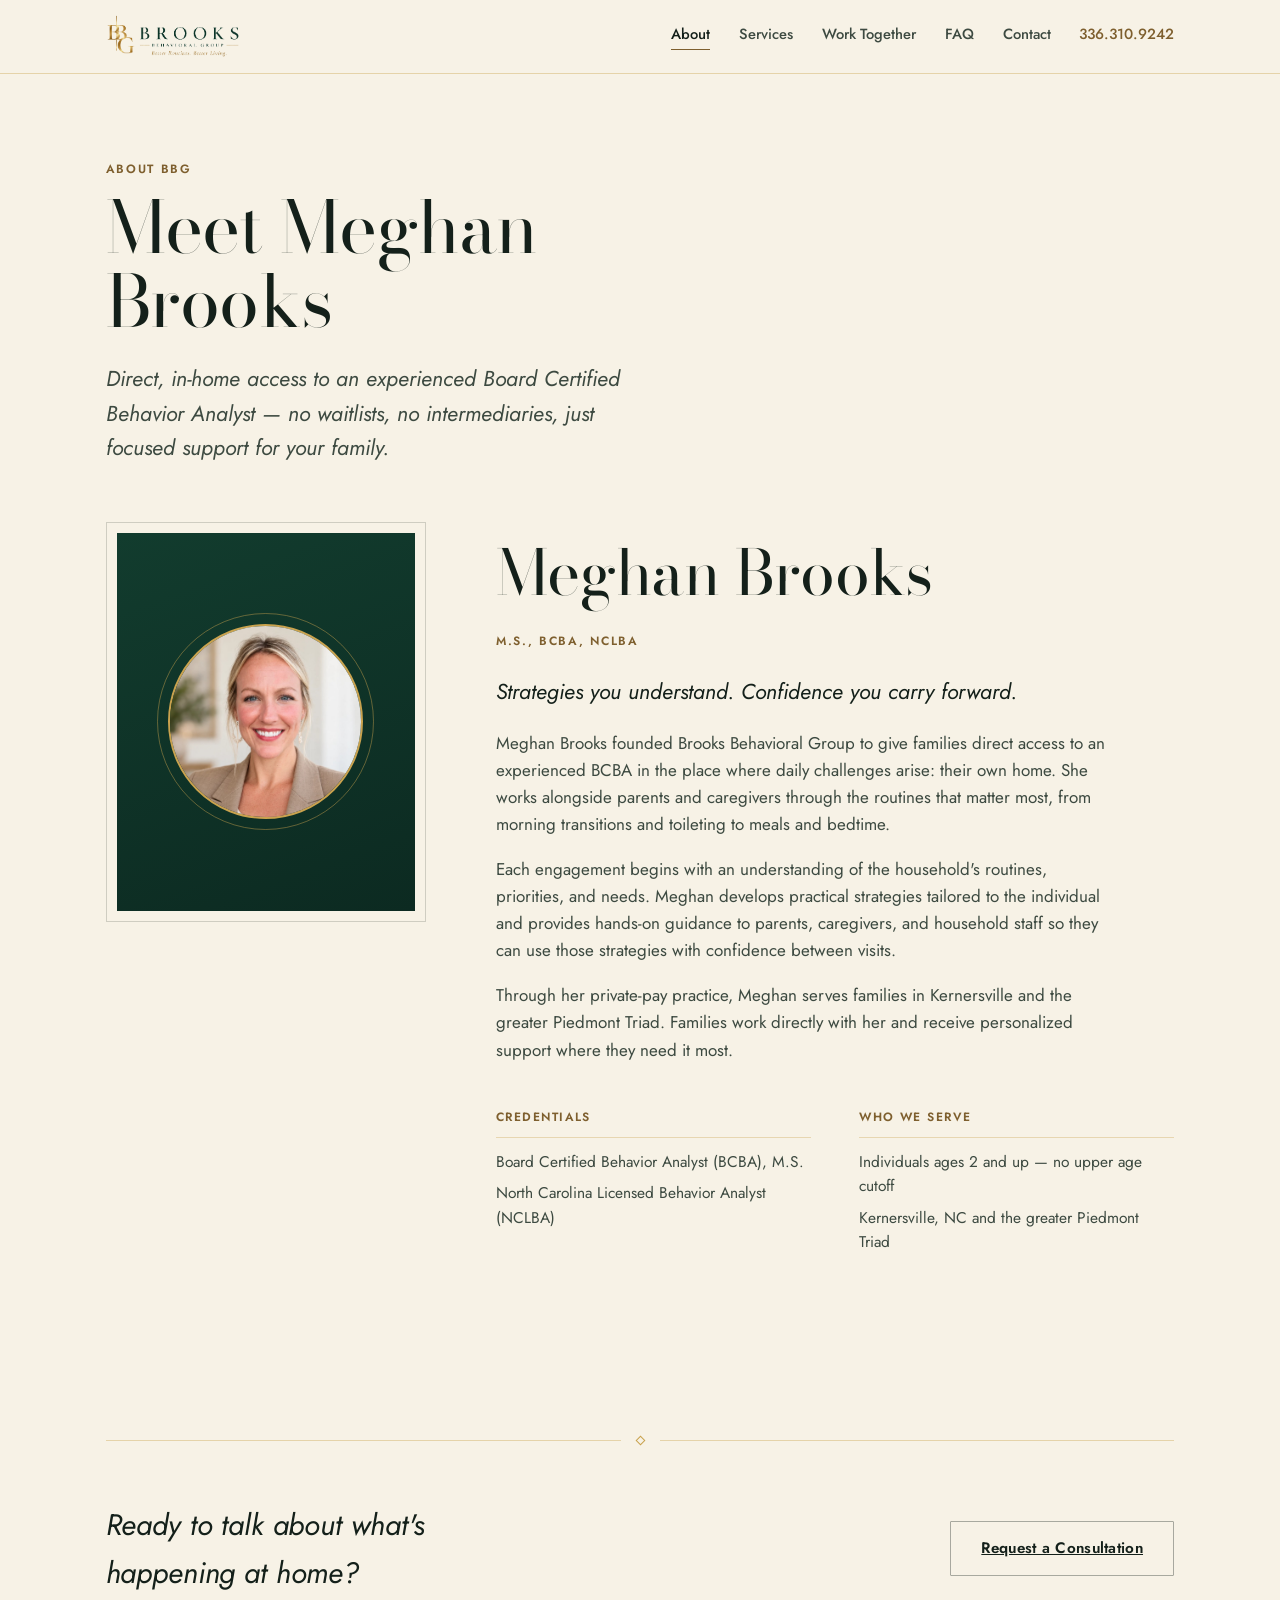
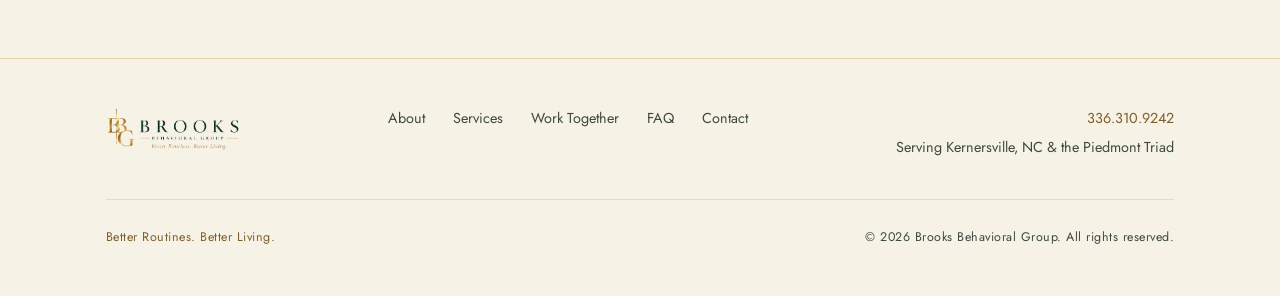
==== about.html @ 0fa3920e "Split About and Services into dedicated pages; trim homepage The header linked "About" and "Services" ====
<!doctype html>
<html lang="en">
<head>
  <meta charset="utf-8" />
  <meta name="viewport" content="width=device-width, initial-scale=1" />
  <title>About Meghan Brooks, BCBA | Brooks Behavioral Group</title>
  <meta name="description" content="Meet Meghan Brooks, M.S., BCBA, NCLBA — founder of Brooks Behavioral Group, offering private, in-home behavioral consulting for families in Kernersville, NC and the greater Piedmont Triad." />
  <link rel="icon" type="image/png" href="assets/images/logo-mark.png" />

  <meta property="og:type" content="website" />
  <meta property="og:site_name" content="Brooks Behavioral Group" />
  <meta property="og:url" content="https://www.brooksbehavioral.com/about.html" />
  <meta property="og:title" content="About Meghan Brooks, BCBA | Brooks Behavioral Group" />
  <meta property="og:description" content="Meet Meghan Brooks, M.S., BCBA, NCLBA — founder of Brooks Behavioral Group, offering private, in-home behavioral consulting for families in Kernersville, NC and the greater Piedmont Triad." />
  <meta property="og:image" content="https://www.brooksbehavioral.com/assets/images/og-share.jpg" />
  <meta property="og:image:width" content="1200" />
  <meta property="og:image:height" content="630" />
  <meta name="twitter:card" content="summary_large_image" />
  <meta name="twitter:title" content="About Meghan Brooks, BCBA | Brooks Behavioral Group" />
  <meta name="twitter:description" content="Meet Meghan Brooks, M.S., BCBA, NCLBA — founder of Brooks Behavioral Group, offering private, in-home behavioral consulting for families in Kernersville, NC and the greater Piedmont Triad." />
  <meta name="twitter:image" content="https://www.brooksbehavioral.com/assets/images/og-share.jpg" />
  <link rel="preconnect" href="https://fonts.googleapis.com" />
  <link rel="preconnect" href="https://fonts.gstatic.com" crossorigin />
  <link href="https://fonts.googleapis.com/css2?family=Bodoni+Moda:ital,opsz,wght@0,6..96,400..800;1,6..96,400..700&family=Jost:ital,wght@0,300;0,400;0,500;0,600;1,300;1,400;1,500&display=swap" rel="stylesheet" />
  <link rel="stylesheet" href="css/style.css?v=__ASSET_VERSION__" />
</head>
<body>

  <header class="site-header">
    <div class="wrap site-header__bar">
      <a class="wordmark" href="index.html">
        <img class="wordmark__logo" src="assets/images/logo-full.png" alt="Brooks Behavioral Group" />
      </a>

      <button class="nav-toggle" type="button" aria-expanded="false" aria-controls="primary-nav" aria-label="Open menu">
        <span></span><span></span><span></span>
      </button>

      <nav class="site-nav" id="primary-nav">
        <a href="about.html" aria-current="page">About</a>
        <a href="services.html">Services</a>
        <a href="together.html">Work Together</a>
        <a href="faq.html">FAQ</a>
        <a href="contact.html">Contact</a>
        <a class="site-nav__phone" href="tel:+13363109242">336.310.9242</a>
      </nav>
    </div>
  </header>

  <main>
    <section class="contact-hero section--ivory">
      <div class="wrap">
        <p class="label" style="color: var(--gold-600);">About BBG</p>
        <h1 class="contact-hero__title display" style="margin-top: 0.75rem;">Meet Meghan Brooks</h1>
        <p class="contact-hero__lede">Direct, in-home access to an experienced Board Certified Behavior Analyst — no waitlists, no intermediaries, just focused support for your family.</p>
      </div>
    </section>

    <section class="section section--ivory" style="padding-top: clamp(2.5rem, 2rem + 2vw, 3.5rem);">
      <div class="wrap about__grid">
        <div class="about__portrait">
          <div class="about__portrait-inner">
            <img
              class="about__photo"
              src="assets/images/meghan-brooks.jpg"
              alt="Portrait of Meghan Brooks, M.S., BCBA, NCLBA"
            />
          </div>
        </div>

        <div>
          <h2 class="about__name display">Meghan Brooks</h2>
          <p class="about__credential label">M.S., BCBA, NCLBA</p>

          <p class="about__dek">Strategies you understand. Confidence you carry forward.</p>

          <div class="about__bio measure">
            <p>Meghan Brooks founded Brooks Behavioral Group to give families direct access to an experienced BCBA in the place where daily challenges arise: their own home. She works alongside parents and caregivers through the routines that matter most, from morning transitions and toileting to meals and bedtime.</p>
            <p>Each engagement begins with an understanding of the household's routines, priorities, and needs. Meghan develops practical strategies tailored to the individual and provides hands-on guidance to parents, caregivers, and household staff so they can use those strategies with confidence between visits.</p>
            <p>Through her private-pay practice, Meghan serves families in Kernersville and the greater Piedmont Triad. Families work directly with her and receive personalized support where they need it most.</p>
          </div>

          <dl class="fact-list">
            <div>
              <dt>Credentials</dt>
              <dd>
                <span>Board Certified Behavior Analyst (BCBA), M.S.</span>
                <span>North Carolina Licensed Behavior Analyst (NCLBA)</span>
              </dd>
            </div>
            <div>
              <dt>Who We Serve</dt>
              <dd>
                <span>Individuals ages 2 and up — no upper age cutoff</span>
                <span>Kernersville, NC and the greater Piedmont Triad</span>
              </dd>
            </div>
          </dl>
        </div>
      </div>
    </section>

    <!-- ============ Closing CTA ============ -->
    <section class="section--tight section--ivory">
      <div class="wrap">
        <div class="ornament-rule" style="margin-bottom: clamp(2.5rem, 2rem + 2vw, 4rem);">
          <span class="ornament-rule__mark" aria-hidden="true"></span>
        </div>
        <div class="cta-band">
          <p class="cta-band__title display">Ready to talk about what's happening at home?</p>
          <a class="btn btn--ghost-dark" href="contact.html">Request a Consultation</a>
        </div>
      </div>
    </section>
  </main>

  <footer class="site-footer">
    <div class="wrap">
      <div class="site-footer__top">
        <a class="wordmark" href="index.html">
          <img class="wordmark__logo" src="assets/images/logo-full.png" alt="Brooks Behavioral Group" />
        </a>

        <nav class="site-footer__nav" aria-label="Footer">
          <a href="about.html">About</a>
          <a href="services.html">Services</a>
          <a href="together.html">Work Together</a>
          <a href="faq.html">FAQ</a>
          <a href="contact.html">Contact</a>
        </nav>

        <div class="site-footer__contact">
          <a href="tel:+13363109242">336.310.9242</a>
          <span>Serving Kernersville, NC &amp; the Piedmont Triad</span>
        </div>
      </div>

      <div class="site-footer__bottom">
        <span class="site-footer__tagline">Better Routines. Better Living.</span>
        <span>&copy; <span id="year">2026</span> Brooks Behavioral Group. All rights reserved.</span>
      </div>
    </div>
  </footer>

  <script src="js/main.js?v=__ASSET_VERSION__"></script>
</body>
</html>
---- css/style.css ----
/* ============================================================
   Brooks Behavioral Group — design tokens
   A near-black emerald and brushed gold, set in a high-contrast
   Didone — the register of a couture house, not a clinic or a
   SaaS product. Bodoni Moda carries the voice; Jost stays quiet.
   ============================================================ */

:root {
  /* Color */
  --noir: #071a15;
  --emerald-900: #0c2a21;
  --emerald-800: #123c2e;
  --emerald-700: #1d5340;
  --emerald-600: #2c6b53;
  --gold-600: #7e5f2e; /* AA-safe gold-on-ivory text (~5.3:1) */
  --gold-500: #c9a24e;
  --gold-400: #ddba71;
  --gold-100: #f1e2ba;
  --ivory-100: #f7f2e6;
  --ivory-50: #fbf8f1;
  --ink-900: #14201a;
  --ink-700: #3d4a41;
  --cream-text: #f1ead9;
  --cream-text-dim: #cabfa2;

  /* Type */
  --font-display: "Bodoni Moda", "Didot", "Bodoni MT", Georgia, serif;
  --font-body: "Jost", "Century Gothic", "Futura", sans-serif;

  /* Scale */
  --step-h1: clamp(3.2rem, 2.1rem + 4.6vw, 6.75rem);
  --step-h2: clamp(2.25rem, 1.7rem + 2.4vw, 3.6rem);
  --step-h3: 1.4rem;
  --step-lead: clamp(1.15rem, 1.05rem + 0.4vw, 1.35rem);
  --step-body: 1.0625rem;
  --step-small: 0.875rem;
  --step-label: 0.75rem;

  /* Rhythm */
  --content-max: 72rem;
  --measure: 62ch;
  --space-section: clamp(4.5rem, 4rem + 3vw, 7.5rem);
  --radius: 1px;

  --ease: cubic-bezier(0.16, 1, 0.3, 1);
}

/* Native cross-document transitions — Home <-> Contact cross-fades
   instead of hard-cutting. No-op (progressive enhancement) in
   browsers that don't yet support it. */
@view-transition {
  navigation: auto;
}

::view-transition-old(root) {
  animation: veil-out 0.5s var(--ease) forwards;
}

::view-transition-new(root) {
  animation: veil-in 0.55s var(--ease) 0.08s backwards;
}

@keyframes veil-out {
  to {
    opacity: 0;
    transform: scale(0.992);
  }
}

@keyframes veil-in {
  from {
    opacity: 0;
    transform: translateY(10px);
  }
}

@media (prefers-reduced-motion: reduce) {
  ::view-transition-old(root),
  ::view-transition-new(root) {
    animation: none;
  }
}

/* ---------------- Reset ---------------- */

*,
*::before,
*::after {
  box-sizing: border-box;
}

html {
  scroll-behavior: smooth;
}

body {
  margin: 0;
  background: var(--ivory-100);
  color: var(--ink-900);
  font-family: var(--font-body);
  font-size: var(--step-body);
  line-height: 1.6;
  -webkit-font-smoothing: antialiased;
}

img {
  max-width: 100%;
  display: block;
}

a {
  color: inherit;
}

h1,
h2,
h3,
p,
figure {
  margin: 0;
}

ul {
  margin: 0;
  padding: 0;
  list-style: none;
}

button {
  font: inherit;
  color: inherit;
  background: none;
  border: 0;
  cursor: pointer;
}

input,
select,
textarea {
  font: inherit;
  color: inherit;
}

:focus-visible {
  outline: 2px solid var(--gold-500);
  outline-offset: 3px;
}

@media (prefers-reduced-motion: reduce) {
  html {
    scroll-behavior: auto;
  }
  *,
  *::before,
  *::after {
    animation-duration: 0.001ms !important;
    animation-iteration-count: 1 !important;
    transition-duration: 0.001ms !important;
  }
}

/* ---------------- Type primitives ---------------- */

.display {
  font-family: var(--font-display);
  font-weight: 400;
  letter-spacing: -0.01em;
  text-wrap: balance;
}

.label {
  font-family: var(--font-body);
  font-size: var(--step-label);
  font-weight: 600;
  letter-spacing: 0.14em;
  text-transform: uppercase;
}

.lede {
  font-size: var(--step-lead);
  line-height: 1.55;
  max-width: var(--measure);
}

.measure {
  max-width: var(--measure);
}

/* ---------------- Layout ---------------- */

.wrap {
  width: 100%;
  max-width: var(--content-max);
  margin-inline: auto;
  padding-inline: clamp(1.5rem, 1rem + 2vw, 3rem);
}

.section {
  padding-block: var(--space-section);
}

.section--tight {
  padding-block: clamp(3rem, 2.6rem + 1.6vw, 4.5rem);
}

.section--emerald {
  background: var(--emerald-900);
  color: var(--cream-text);
}

.section--ivory {
  background: var(--ivory-100);
  color: var(--ink-900);
}

.hairline {
  border: 0;
  border-top: 1px solid rgba(201, 162, 78, 0.35);
  margin: 0;
}

.hairline--dark {
  border-top-color: rgba(201, 162, 78, 0.28);
}

/* Fine brass-inlay divider with a small diamond mark, used once
   between major sections — not a repeating decorative eyebrow. */
.ornament-rule {
  display: flex;
  align-items: center;
  gap: 1rem;
  color: var(--gold-500);
}

.ornament-rule::before,
.ornament-rule::after {
  content: "";
  flex: 1;
  height: 1px;
  background: currentColor;
  opacity: 0.4;
}

.ornament-rule__mark {
  width: 7px;
  height: 7px;
  border: 1px solid currentColor;
  transform: rotate(45deg);
  flex: none;
}

/* ---------------- Buttons ---------------- */

.btn {
  display: inline-flex;
  align-items: center;
  gap: 0.6rem;
  padding: 0.9rem 1.9rem;
  font-family: var(--font-body);
  font-size: 0.95rem;
  font-weight: 600;
  letter-spacing: 0.02em;
  border-radius: var(--radius);
  border: 1px solid transparent;
  transition: background-color 0.25s var(--ease), color 0.25s var(--ease),
    border-color 0.25s var(--ease);
  white-space: nowrap;
}

.btn--gold {
  background: transparent;
  border-color: var(--gold-400);
  color: var(--gold-400);
}

.btn--gold:hover {
  background: var(--gold-400);
  border-color: var(--gold-400);
  color: var(--emerald-900);
}

.btn--ghost-dark {
  border-color: rgba(22, 33, 27, 0.35);
  color: var(--ink-900);
}

.btn--ghost-dark:hover {
  background: var(--ink-900);
  color: var(--ivory-100);
  border-color: var(--ink-900);
}

.btn--text {
  padding: 0.4rem 0;
  border-bottom: 1px solid currentColor;
  border-radius: 0;
}

/* ============================================================
   Header
   ============================================================ */

.site-header {
  position: sticky;
  top: 0;
  z-index: 40;
  background: rgba(247, 242, 230, 0.94);
  backdrop-filter: blur(6px);
  border-bottom: 1px solid rgba(201, 162, 78, 0.4);
  view-transition-name: site-header;
}

.site-header__bar {
  display: flex;
  align-items: center;
  justify-content: space-between;
  gap: 1.5rem;
  padding-block: 0.9rem;
}

.wordmark {
  display: flex;
  align-items: center;
  gap: 0.75rem;
  text-decoration: none;
}

.wordmark__logo {
  height: clamp(34px, 30px + 1.2vw, 44px);
  width: auto;
}

.site-nav {
  display: flex;
  align-items: center;
  gap: clamp(1.25rem, 1rem + 1vw, 2.25rem);
}

.site-nav a {
  text-decoration: none;
  font-size: 0.92rem;
  font-weight: 500;
  color: var(--ink-700);
  position: relative;
  padding-bottom: 0.2rem;
}

.site-nav a::after {
  content: "";
  position: absolute;
  left: 0;
  right: 100%;
  bottom: 0;
  height: 1px;
  background: var(--gold-600);
  transition: right 0.25s var(--ease);
}

.site-nav a:hover::after,
.site-nav a[aria-current="page"]::after {
  right: 0;
}

.site-nav a[aria-current="page"] {
  color: var(--ink-900);
}

.site-nav__phone {
  color: var(--gold-600) !important;
}

.nav-toggle {
  display: none;
  flex-direction: column;
  gap: 5px;
  padding: 0.5rem;
}

.nav-toggle span {
  width: 22px;
  height: 1px;
  background: var(--ink-900);
}

@media (max-width: 780px) {
  .nav-toggle {
    display: flex;
  }

  .site-nav {
    position: absolute;
    top: 100%;
    left: 0;
    right: 0;
    flex-direction: column;
    align-items: flex-start;
    gap: 1.1rem;
    background: var(--ivory-100);
    padding: 1.5rem clamp(1.5rem, 1rem + 2vw, 3rem) 2rem;
    border-bottom: 1px solid rgba(201, 162, 78, 0.4);
    transform: translateY(-8px);
    opacity: 0;
    visibility: hidden;
    transition: opacity 0.2s var(--ease), transform 0.2s var(--ease),
      visibility 0.2s;
  }

  .site-nav.is-open {
    opacity: 1;
    transform: translateY(0);
    visibility: visible;
  }
}

/* ============================================================
   Hero
   ============================================================ */

.hero {
  position: relative;
  overflow: hidden;
  background: var(--noir);
  color: var(--cream-text);
  padding-block: clamp(5rem, 3.8rem + 6vw, 9.5rem) clamp(4rem, 3rem + 4vw, 6.5rem);
}

.hero__bg {
  position: absolute;
  inset: 0;
  width: 100%;
  height: 100%;
  object-fit: cover;
  object-position: 78% 22%;
}

.hero__scrim {
  position: absolute;
  inset: 0;
  background: linear-gradient(
      100deg,
      rgba(7, 26, 21, 0.96) 0%,
      rgba(7, 26, 21, 0.88) 38%,
      rgba(7, 26, 21, 0.55) 62%,
      rgba(7, 26, 21, 0.32) 100%
    ),
    linear-gradient(
      0deg,
      rgba(7, 26, 21, 0.5) 0%,
      rgba(7, 26, 21, 0) 30%
    );
}

.hero__frame {
  position: relative;
  z-index: 1;
  max-width: 36rem;
}

@media (max-width: 640px) {
  /* Photo and headline were competing for the same space, with the
     text overlay landing directly on top of the subjects' faces no
     matter how the scrim was tuned. Stack instead: a full-width photo
     band on top, then the copy on a solid panel below -- the two
     never overlap. */
  .hero {
    display: flex;
    flex-direction: column;
    padding: 0;
  }

  .hero__bg {
    position: relative;
    inset: auto;
    width: 100%;
    height: clamp(240px, 62vw, 320px);
    object-fit: cover;
    object-position: 68% 24%;
  }

  .hero__scrim {
    display: none;
  }

  .hero .wrap {
    padding-block: 2.25rem 2.5rem;
  }

  .hero__frame {
    max-width: none;
  }

  .hero__eyebrow {
    margin-bottom: 1.25rem;
  }

  .hero__lede {
    margin-top: 1.25rem;
  }

  .hero__actions {
    margin-top: 2rem;
  }

  .brand-strip {
    display: none;
  }
}

.hero__eyebrow {
  color: var(--gold-400);
  margin-bottom: 1.75rem;
  opacity: 0;
  animation: rise-in 0.8s var(--ease) 0.15s forwards;
}

.hero__title {
  font-size: clamp(2.5rem, 1.9rem + 3vw, 4.6rem);
  line-height: 1.05;
  letter-spacing: -0.015em;
  opacity: 0;
  animation: rise-in 0.9s var(--ease) 0.3s forwards;
}

.hero__lede {
  margin-top: clamp(1.75rem, 1.5rem + 1vw, 2.5rem);
  font-family: var(--font-body);
  font-style: italic;
  font-weight: 300;
  font-size: var(--step-lead);
  line-height: 1.55;
  max-width: 34rem;
  color: var(--cream-text-dim);
  opacity: 0;
  animation: rise-in 0.8s var(--ease) 0.6s forwards;
}

.hero__actions {
  margin-top: 2.75rem;
  display: flex;
  flex-wrap: wrap;
  align-items: center;
  gap: 1.75rem;
  opacity: 0;
  animation: rise-in 0.8s var(--ease) 0.75s forwards;
}

.hero__call {
  text-decoration: none;
  font-weight: 600;
  color: var(--cream-text);
  border-bottom: 1px solid rgba(239, 233, 219, 0.4);
  padding-bottom: 2px;
}

@keyframes rise-in {
  from {
    opacity: 0;
    transform: translateY(14px);
  }
  to {
    opacity: 1;
    transform: translateY(0);
  }
}

.brand-strip {
  position: relative;
  z-index: 1;
  margin-top: clamp(3.5rem, 3rem + 3vw, 5.5rem);
  color: var(--gold-400);
  font-size: 0.72rem;
  font-weight: 600;
  letter-spacing: 0.22em;
  text-transform: uppercase;
}

/* ============================================================
   About
   ============================================================ */

.about__grid {
  display: grid;
  grid-template-columns: minmax(14rem, 20rem) 1fr;
  gap: clamp(2.5rem, 2rem + 3vw, 5rem);
  align-items: start;
}

.about__portrait {
  aspect-ratio: 4 / 5;
  border: 1px solid rgba(22, 33, 27, 0.18);
  padding: 10px;
}

.about__portrait-inner {
  height: 100%;
  width: 100%;
  background: linear-gradient(160deg, var(--emerald-800), var(--emerald-900));
  display: flex;
  align-items: center;
  justify-content: center;
  color: var(--gold-400);
  text-align: center;
  padding: 1.5rem;
}

.about__portrait-inner .label {
  color: var(--gold-400);
  opacity: 0.85;
}

/* Photo treated as a cameo/seal medallion, echoing the hero's
   engraved-ring motif instead of a plain rectangular crop. */
.about__photo {
  width: 78%;
  height: auto;
  aspect-ratio: 1 / 1;
  border-radius: 50%;
  object-fit: cover;
  border: 2px solid var(--gold-500);
  outline: 1px solid rgba(201, 162, 78, 0.45);
  outline-offset: 10px;
}

.about__credential {
  margin-top: 0.6rem;
  color: var(--gold-600);
}

.about__name {
  font-size: clamp(2.5rem, 2rem + 2.4vw, 4rem);
  letter-spacing: -0.01em;
}

.about__dek {
  font-family: var(--font-body);
  font-style: italic;
  font-weight: 400;
  font-size: var(--step-lead);
  line-height: 1.6;
  max-width: var(--measure);
  color: var(--ink-900);
  margin-top: 1.5rem;
}

.about__bio {
  margin-top: 1.25rem;
  display: flex;
  flex-direction: column;
  gap: 1.1rem;
  color: var(--ink-700);
}

.fact-list {
  margin-top: 2.75rem;
  display: grid;
  grid-template-columns: repeat(2, minmax(0, 1fr));
  gap: 2rem 3rem;
}

.fact-list dt {
  font-family: var(--font-body);
  font-size: var(--step-label);
  font-weight: 600;
  letter-spacing: 0.12em;
  text-transform: uppercase;
  color: var(--gold-600);
  padding-bottom: 0.6rem;
  border-bottom: 1px solid rgba(201, 162, 78, 0.35);
  margin-bottom: 0.75rem;
}

.fact-list dd {
  margin: 0;
  display: flex;
  flex-direction: column;
  gap: 0.4rem;
  font-size: 0.97rem;
  color: var(--ink-700);
}

@media (max-width: 760px) {
  .about__grid {
    grid-template-columns: 1fr;
  }

  .about__portrait {
    max-width: 16rem;
  }

  .fact-list {
    grid-template-columns: 1fr;
  }
}

/* ============================================================
   In-home lifestyle banner (full-bleed, between About and Services)
   ============================================================ */

.lifestyle-band {
  position: relative;
  height: clamp(18rem, 14rem + 18vw, 30rem);
  overflow: hidden;
}

.lifestyle-band__img {
  width: 100%;
  height: 100%;
  object-fit: cover;
  object-position: center 62%;
}

.lifestyle-band__scrim {
  position: absolute;
  inset: 0;
  background: linear-gradient(
    0deg,
    rgba(7, 26, 21, 0.75) 0%,
    rgba(7, 26, 21, 0.05) 55%
  );
}

.lifestyle-band__caption {
  position: absolute;
  left: clamp(1.5rem, 1rem + 2vw, 3rem);
  bottom: clamp(1.5rem, 1.25rem + 1.5vw, 2.75rem);
  max-width: 26rem;
  font-family: var(--font-body);
  font-style: italic;
  font-weight: 400;
  font-size: clamp(1.3rem, 1.1rem + 1.1vw, 1.9rem);
  color: var(--gold-400);
}

/* ============================================================
   Services (menu treatment — a catalog, not a numbered process)
   ============================================================ */

.services__head {
  max-width: 42rem;
}

.services__head .lede {
  margin-top: 1.25rem;
  color: var(--cream-text-dim);
}

/* Packages section (together.html) sits on an ivory background, not
   the dark emerald the Services section above assumes -- match the
   subheading to the tier eyebrows' gold instead of the washed-out
   cream-on-light color. */
#packages .services__head .lede {
  color: var(--gold-600);
}

.service-groups {
  margin-top: clamp(3rem, 2.5rem + 2vw, 4.5rem);
  display: grid;
  grid-template-columns: repeat(3, minmax(0, 1fr));
  gap: clamp(1.75rem, 1.25rem + 1.5vw, 2.75rem);
  align-items: start;
}

.service-group {
  border: 1px solid rgba(201, 162, 78, 0.4);
  padding: clamp(1.5rem, 1.25rem + 1vw, 2rem) clamp(1.25rem, 1rem + 0.85vw, 1.75rem);
}

@media (max-width: 900px) {
  .service-groups {
    grid-template-columns: repeat(2, minmax(0, 1fr));
  }
}

@media (max-width: 640px) {
  .service-groups {
    grid-template-columns: 1fr;
  }
}

.menu__group-title {
  font-family: var(--font-display);
  font-size: clamp(1.2rem, 1.05rem + 0.5vw, 1.5rem);
  padding-bottom: 1.1rem;
  border-bottom: 1px solid rgba(201, 162, 78, 0.35);
  margin-bottom: 0.25rem;
  overflow-wrap: break-word;
}

.service-item {
  border-bottom: 1px solid rgba(201, 162, 78, 0.16);
}

.service-item:last-child {
  border-bottom: none;
}

.menu__item {
  display: flex;
  align-items: center;
  justify-content: space-between;
  gap: 0.75rem;
  width: 100%;
  text-align: left;
  padding-block: 1.1rem;
  font-family: var(--font-display);
  font-size: 1.05rem;
  color: var(--cream-text-dim);
  transition: color 0.2s var(--ease), padding-left 0.2s var(--ease);
}

.menu__item:hover,
.menu__item:focus-visible {
  color: var(--gold-400);
  padding-left: 0.5rem;
}

.service-item.is-open > .menu__item {
  color: var(--cream-text);
  padding-left: 0.5rem;
}

.menu__item__indicator {
  flex: none;
  font-size: 0.85em;
  line-height: 1;
  color: var(--gold-500);
  transition: transform 0.3s var(--ease);
}

.service-item.is-open > .menu__item .menu__item__indicator {
  transform: rotate(180deg);
}

.service-item__panel {
  display: grid;
  grid-template-rows: 0fr;
  transition: grid-template-rows 0.45s var(--ease);
}

.service-item.is-open .service-item__panel {
  grid-template-rows: 1fr;
}

.service-item__panel-inner {
  overflow: hidden;
  min-height: 0;
}

.service-item__media {
  margin-top: 0.35rem;
  aspect-ratio: 16 / 10;
  overflow: hidden;
  border: 1px solid rgba(201, 162, 78, 0.3);
}

.service-item__img {
  display: block;
  width: 100%;
  height: 100%;
  object-fit: cover;
}

.service-item__desc {
  margin-top: 0.85rem;
  padding-bottom: 1.35rem;
  font-family: var(--font-body);
  font-style: italic;
  font-size: 0.95rem;
  line-height: 1.55;
  color: var(--cream-text-dim);
}

@media (prefers-reduced-motion: reduce) {
  .service-item__panel {
    transition: grid-template-rows 0.15s linear !important;
  }

  .menu__item__indicator {
    transition: none !important;
  }
}

.pay-note {
  margin-top: clamp(3rem, 2.5rem + 2vw, 4.5rem);
  padding: clamp(1.75rem, 1.5rem + 1vw, 2.5rem);
  border: 1px solid rgba(201, 162, 78, 0.4);
  display: grid;
  grid-template-columns: minmax(10rem, 14rem) 1fr;
  gap: 1.5rem 2.5rem;
}

.pay-note__title {
  font-family: var(--font-body);
  font-style: italic;
  font-weight: 500;
  font-size: 1.3rem;
  color: var(--gold-400);
}

.pay-note p {
  color: var(--cream-text-dim);
}

@media (max-width: 700px) {
  .pay-note {
    grid-template-columns: 1fr;
  }
}

/* Additional guidance box (together.html) sits on the ivory packages
   section, not the dark emerald the homepage's "Why private pay" box
   assumes -- match the rest of that section's ivory-safe colors. */
#packages .pay-note__title {
  color: var(--gold-600);
}

#packages .pay-note p {
  color: var(--ink-700);
}

/* ============================================================
   Closing CTA band (index.html)
   ============================================================ */

.cta-band {
  display: flex;
  flex-wrap: wrap;
  align-items: center;
  justify-content: space-between;
  gap: 1.75rem;
}

.cta-band__title {
  font-family: var(--font-body);
  font-size: clamp(1.35rem, 1.15rem + 1vw, 1.85rem);
  font-style: italic;
  font-weight: 400;
  letter-spacing: -0.005em;
  max-width: 30rem;
}

/* ============================================================
   Footer
   ============================================================ */

.site-footer {
  background: var(--ivory-100);
  color: var(--ink-700);
  padding-block: 3rem;
  border-top: 1px solid rgba(201, 162, 78, 0.4);
}

.site-footer__top {
  display: flex;
  flex-wrap: wrap;
  gap: 2rem;
  justify-content: space-between;
  align-items: flex-start;
  padding-bottom: 2.5rem;
}

.site-footer__nav {
  display: flex;
  flex-wrap: wrap;
  gap: 1.75rem;
}

.site-footer__nav a {
  text-decoration: none;
  font-size: 0.9rem;
  color: var(--ink-700);
}

.site-footer__nav a:hover {
  color: var(--gold-600);
}

.site-footer__contact {
  font-size: 0.9rem;
  display: flex;
  flex-direction: column;
  gap: 0.35rem;
  text-align: right;
}

.site-footer__contact a {
  text-decoration: none;
  color: var(--gold-600);
}

@media (max-width: 600px) {
  .site-footer__contact {
    text-align: left;
  }
}

.site-footer__bottom {
  padding-top: 1.75rem;
  border-top: 1px solid rgba(201, 162, 78, 0.3);
  display: flex;
  flex-wrap: wrap;
  gap: 1rem;
  justify-content: space-between;
  font-size: 0.78rem;
  letter-spacing: 0.04em;
  color: var(--ink-700);
}

.site-footer__tagline {
  color: var(--gold-600);
}

/* ============================================================
   Contact page
   ============================================================ */

.contact-hero {
  padding-block: clamp(3.5rem, 3rem + 3vw, 5.5rem) 0;
}

.contact-hero__title {
  font-size: clamp(2.75rem, 2.1rem + 3vw, 4.5rem);
  line-height: 1.02;
  max-width: 30rem;
}

.contact-hero__lede {
  font-family: var(--font-body);
  font-style: italic;
  font-size: var(--step-lead);
  line-height: 1.6;
  margin-top: 1.5rem;
  max-width: 34rem;
  color: var(--ink-700);
}

.contact__grid {
  display: grid;
  grid-template-columns: minmax(0, 1fr) minmax(18rem, 22rem);
  gap: clamp(2.5rem, 2rem + 3vw, 5rem);
  align-items: start;
}

@media (max-width: 860px) {
  .contact__grid {
    grid-template-columns: 1fr;
  }
}

.form-field {
  margin-bottom: 1.5rem;
}

.form-row {
  display: grid;
  grid-template-columns: repeat(2, minmax(0, 1fr));
  gap: 1.5rem;
}

@media (max-width: 520px) {
  .form-row {
    grid-template-columns: 1fr;
  }
}

.form-field label {
  display: block;
  font-size: var(--step-label);
  font-weight: 600;
  letter-spacing: 0.1em;
  text-transform: uppercase;
  color: var(--ink-700);
  margin-bottom: 0.5rem;
}

.form-field input,
.form-field select,
.form-field textarea {
  width: 100%;
  padding: 0.8rem 0.1rem;
  background: transparent;
  border: 0;
  border-bottom: 1px solid rgba(22, 33, 27, 0.3);
  border-radius: 0;
  transition: border-color 0.2s var(--ease);
}

.form-field input:focus,
.form-field select:focus,
.form-field textarea:focus {
  border-bottom-color: var(--gold-500);
}

.form-field textarea {
  resize: vertical;
  min-height: 7rem;
}

.form-note {
  margin-top: 1rem;
  font-size: 0.85rem;
  color: var(--ink-700);
}

.info-panel {
  background: var(--emerald-900);
  color: var(--cream-text);
  padding: clamp(1.75rem, 1.5rem + 1vw, 2.5rem);
}

.info-panel__item {
  padding-block: 1.1rem;
  border-bottom: 1px solid rgba(201, 162, 78, 0.25);
}

.info-panel__item:first-of-type {
  padding-top: 0;
}

.info-panel__item:last-of-type {
  border-bottom: 0;
  padding-bottom: 0;
}

.info-panel__label {
  color: var(--gold-400);
}

.info-panel__value {
  margin-top: 0.5rem;
}

.info-panel__value a {
  text-decoration: none;
  color: var(--cream-text);
}

.info-panel__value a:hover {
  color: var(--gold-400);
}

.form-status {
  margin-top: 1.25rem;
  font-size: 0.9rem;
  display: none;
}

.form-status.is-visible {
  display: block;
}

.form-status--ok {
  color: #3f6b4e;
}

.form-status--error {
  color: #8a3b2b;
}

/* ============================================================
   Button variants (solid fills, for use on ivory backgrounds)
   ============================================================ */

.btn--block {
  display: flex;
  width: 100%;
  justify-content: center;
}

.btn--emerald {
  background: var(--emerald-900);
  border-color: var(--emerald-900);
  color: var(--cream-text);
}

.btn--emerald:hover {
  background: var(--emerald-800);
  border-color: var(--gold-500);
}

.btn--gold-solid {
  background: var(--gold-500);
  border-color: var(--gold-500);
  color: var(--ink-900);
}

.btn--gold-solid:hover {
  background: var(--gold-600);
  border-color: var(--gold-600);
  color: var(--ivory-100);
}

/* ============================================================
   Ways to Work Together (together.html)
   ============================================================ */

.tiers {
  display: grid;
  gap: clamp(2.5rem, 2rem + 2vw, 4rem);
}

.tier-card {
  border: 1px solid rgba(201, 162, 78, 0.4);
}

.tier-card__media {
  aspect-ratio: 16 / 9;
  overflow: hidden;
}

.tier-card__media img {
  display: block;
  width: 100%;
  height: 100%;
  object-fit: cover;
}

.tier-card__body {
  padding: clamp(1.5rem, 1.25rem + 1vw, 2.5rem);
}

.tier-card__eyebrow {
  color: var(--gold-600);
}

.tier-card__title {
  margin-top: 0.6rem;
  font-size: clamp(1.5rem, 1.3rem + 1vw, 2rem);
}

.tier-card__desc {
  margin-top: 0.85rem;
  max-width: 40rem;
  color: var(--ink-700);
}

.tier-card__note {
  margin-top: 1rem;
  font-family: var(--font-body);
  font-weight: 600;
  color: var(--ink-900);
}

.tier-card .btn--block {
  margin-top: 1.75rem;
  max-width: 26rem;
}

/* ============================================================
   Homepage "Ways to Work Together" preview
   ============================================================ */

.together-preview__head {
  max-width: 42rem;
}

.together-preview__head .lede {
  margin-top: 1.25rem;
  color: var(--ink-700);
}

.together-preview__grid {
  margin-top: clamp(2.5rem, 2rem + 2vw, 4rem);
  display: grid;
  grid-template-columns: repeat(3, minmax(0, 1fr));
  gap: clamp(1.5rem, 1rem + 1.5vw, 2.5rem);
}

.teaser-card {
  display: block;
  text-decoration: none;
  color: inherit;
  border: 1px solid rgba(201, 162, 78, 0.4);
  transition: border-color 0.25s var(--ease);
}

.teaser-card:hover,
.teaser-card:focus-visible {
  border-color: var(--gold-500);
}

.teaser-card:hover .teaser-card__img,
.teaser-card:focus-visible .teaser-card__img {
  transform: scale(1.04);
}

.teaser-card__media {
  aspect-ratio: 4 / 3;
  overflow: hidden;
}

.teaser-card__img {
  display: block;
  width: 100%;
  height: 100%;
  object-fit: cover;
  transition: transform 0.5s var(--ease);
}

.teaser-card__body {
  padding: clamp(1.25rem, 1rem + 0.75vw, 1.5rem);
}

.teaser-card__eyebrow {
  color: var(--gold-600);
}

.teaser-card__title {
  margin-top: 0.5rem;
  font-size: 1.2rem;
}

.teaser-card__desc {
  margin-top: 0.5rem;
  font-size: 0.92rem;
  line-height: 1.5;
  color: var(--ink-700);
}

.together-preview__cta {
  margin-top: clamp(2rem, 1.5rem + 1.5vw, 3rem);
  text-align: center;
}

@media (max-width: 900px) {
  .together-preview__grid {
    grid-template-columns: 1fr 1fr;
  }
}

@media (max-width: 640px) {
  .together-preview__grid {
    grid-template-columns: 1fr;
  }
}

@media (prefers-reduced-motion: reduce) {
  .teaser-card__img {
    transition: none !important;
  }
}

/* ============================================================
   Ways to Work Together — brand pillars
   ============================================================ */

.pillars {
  display: grid;
  grid-template-columns: repeat(3, minmax(0, 1fr));
  gap: clamp(2rem, 1.5rem + 2vw, 3.5rem);
}

.pillar {
  border-top: 1px solid rgba(201, 162, 78, 0.35);
  padding-top: 1.25rem;
}

.pillar__title {
  font-size: 1.4rem;
  color: var(--ink-900);
}

.pillar__desc {
  margin-top: 0.6rem;
  color: var(--ink-700);
}

@media (max-width: 700px) {
  .pillars {
    grid-template-columns: 1fr;
    gap: 2rem;
  }
}

/* ============================================================
   Ways to Work Together — package cards (extends .tier-card)
   ============================================================ */

.tier-card__meta {
  margin-top: 0.75rem;
  display: flex;
  flex-wrap: wrap;
  align-items: baseline;
  gap: 0.15rem 0.85rem;
}

.tier-card__price {
  font-family: var(--font-display);
  font-size: 1.25rem;
  color: var(--gold-600);
}

.tier-card__duration {
  font-family: var(--font-body);
  font-size: 0.85rem;
  color: var(--ink-700);
}

.tier-card__includes-label {
  margin-top: 1.25rem;
  font-family: var(--font-body);
  font-size: var(--step-label);
  font-weight: 600;
  letter-spacing: 0.12em;
  text-transform: uppercase;
  color: var(--ink-900);
  opacity: 0.7;
}

.tier-card__includes {
  margin-top: 0.6rem;
  padding-left: 1.1rem;
  color: var(--ink-700);
  font-size: 0.92rem;
  line-height: 1.6;
}

.tier-card__includes li {
  margin-bottom: 0.35rem;
}

.tier-card__includes li::marker {
  color: var(--gold-500);
}

.fine-print {
  margin-top: 1.25rem;
  max-width: 42rem;
  font-size: 0.82rem;
  line-height: 1.55;
  color: var(--ink-700);
  opacity: 0.85;
}

/* ============================================================
   The BBG Process
   ============================================================ */

.process__headline {
  margin-top: 0.75rem;
  font-size: var(--step-h2);
  max-width: 38rem;
}

.process-steps {
  position: relative;
  margin-top: clamp(3rem, 2.5rem + 2vw, 4.5rem);
  display: grid;
  grid-template-columns: repeat(4, minmax(0, 1fr));
  gap: clamp(1.75rem, 1.25rem + 1.5vw, 2.5rem);
}

.process-steps::before {
  content: "";
  position: absolute;
  top: 1.375rem;
  left: 0;
  right: 0;
  height: 1px;
  background: rgba(201, 162, 78, 0.35);
}

.process-step {
  position: relative;
}

.process-step__num {
  position: relative;
  z-index: 1;
  display: inline-flex;
  align-items: center;
  justify-content: center;
  width: 2.75rem;
  height: 2.75rem;
  border: 1px solid var(--gold-500);
  background: var(--emerald-900);
  font-family: var(--font-display);
  font-size: 1.1rem;
  color: var(--gold-400);
}

.process-step__title {
  margin-top: 1.25rem;
  font-size: 1.3rem;
  color: var(--cream-text);
}

.process-step__desc {
  margin-top: 0.6rem;
  color: var(--cream-text-dim);
  font-size: 0.95rem;
  line-height: 1.55;
}

@media (max-width: 760px) {
  .process-steps {
    grid-template-columns: 1fr;
    gap: 2rem;
  }

  .process-steps::before {
    display: none;
  }
}

/* ============================================================
   Private pay explanation
   ============================================================ */

.private-pay__grid {
  display: grid;
  grid-template-columns: minmax(0, 0.9fr) minmax(0, 1fr);
  gap: clamp(2.5rem, 2rem + 3vw, 5rem);
  align-items: center;
}

.private-pay__media {
  aspect-ratio: 4 / 5;
  overflow: hidden;
  border: 1px solid rgba(201, 162, 78, 0.4);
}

.private-pay__media img {
  display: block;
  width: 100%;
  height: 100%;
  object-fit: cover;
}

.private-pay__highlights {
  margin-top: 1.75rem;
  display: flex;
  flex-direction: column;
  gap: 0.75rem;
}

.private-pay__highlights li {
  position: relative;
  padding-left: 1.4rem;
  font-family: var(--font-body);
  font-size: var(--step-label);
  font-weight: 600;
  letter-spacing: 0.1em;
  text-transform: uppercase;
  color: var(--ink-900);
}

.private-pay__highlights li::before {
  content: "";
  position: absolute;
  left: 0;
  top: 0.45em;
  width: 0.6rem;
  height: 1px;
  background: var(--gold-600);
}

@media (max-width: 860px) {
  .private-pay__grid {
    grid-template-columns: 1fr;
  }
}

/* ============================================================
   Final CTA (together.html)
   ============================================================ */

.final-cta__title {
  font-size: clamp(1.75rem, 1.4rem + 1.6vw, 2.75rem);
  max-width: 34rem;
}

.final-cta__desc {
  margin-top: 1.25rem;
  max-width: 34rem;
  font-family: var(--font-body);
  font-style: italic;
  line-height: 1.6;
  color: var(--cream-text-dim);
}

.final-cta__contact {
  margin-top: clamp(2.5rem, 2rem + 2vw, 3.5rem);
  padding-top: clamp(1.5rem, 1.25rem + 1vw, 2rem);
  border-top: 1px solid rgba(201, 162, 78, 0.25);
  display: flex;
  flex-wrap: wrap;
  gap: 0.5rem 2rem;
  font-size: 0.92rem;
  color: var(--cream-text-dim);
}

.final-cta__contact a {
  color: var(--cream-text);
  text-decoration: none;
  border-bottom: 1px solid rgba(239, 233, 219, 0.35);
}

.final-cta__slogan {
  margin-top: 1.5rem;
  color: var(--gold-400);
}

/* ============================================================
   FAQ accordion — same component as Services, but on an ivory
   background, so its dark-background text colors need overriding.
   ============================================================ */

.faq-list .menu__item {
  color: var(--ink-700);
}

.faq-list .menu__item:hover,
.faq-list .menu__item:focus-visible {
  color: var(--gold-600);
}

.faq-list .service-item.is-open > .menu__item {
  color: var(--ink-900);
}

.faq-list .menu__item__indicator {
  color: var(--gold-600);
}

.faq-list .service-item {
  border-bottom-color: rgba(201, 162, 78, 0.25);
}

.faq-list .service-item__desc {
  color: var(--ink-700);
  font-style: normal;
}

/* ============================================================
   The BBG Experience (index.html) — a condensed preview of the
   four-step process, styled to sit on the homepage rather than
   the full horizontal timeline used on together.html.
   ============================================================ */

.experience__intro {
  max-width: 40rem;
  padding-bottom: clamp(2rem, 1.6rem + 1.5vw, 2.75rem);
  border-bottom: 1px solid rgba(201, 162, 78, 0.4);
}

.experience__headline {
  margin-top: 0.75rem;
  font-size: var(--step-h2);
  color: var(--cream-text);
}

.experience-list {
  margin-top: clamp(2.5rem, 2rem + 2vw, 3.5rem);
  list-style: none;
}

.experience-item {
  display: grid;
  grid-template-columns: 2.75rem 1fr;
  gap: 0 1.5rem;
  padding-block: clamp(1.5rem, 1.25rem + 1vw, 2rem);
  border-bottom: 1px solid rgba(239, 233, 219, 0.12);
}

.experience-item:first-child {
  padding-top: 0;
}

.experience-item:last-child {
  border-bottom: none;
  padding-bottom: 0;
}

.experience-item__icon {
  display: flex;
  align-items: flex-start;
  padding-top: 0.2rem;
  color: var(--gold-500);
}

.experience-item__icon svg {
  width: 1.5rem;
  height: 1.5rem;
}

.experience-item__title {
  font-family: var(--font-body);
  font-weight: 600;
  font-size: 1.05rem;
  letter-spacing: 0.01em;
  color: var(--cream-text);
}

.experience-item__desc {
  margin-top: 0.5rem;
  color: var(--cream-text-dim);
  max-width: 34rem;
}

.experience__cta {
  margin-top: clamp(2.5rem, 2rem + 2vw, 3.5rem);
}

@media (max-width: 560px) {
  .experience-item {
    grid-template-columns: 2.25rem 1fr;
  }

  .experience-item__icon svg {
    width: 1.3rem;
    height: 1.3rem;
  }
}
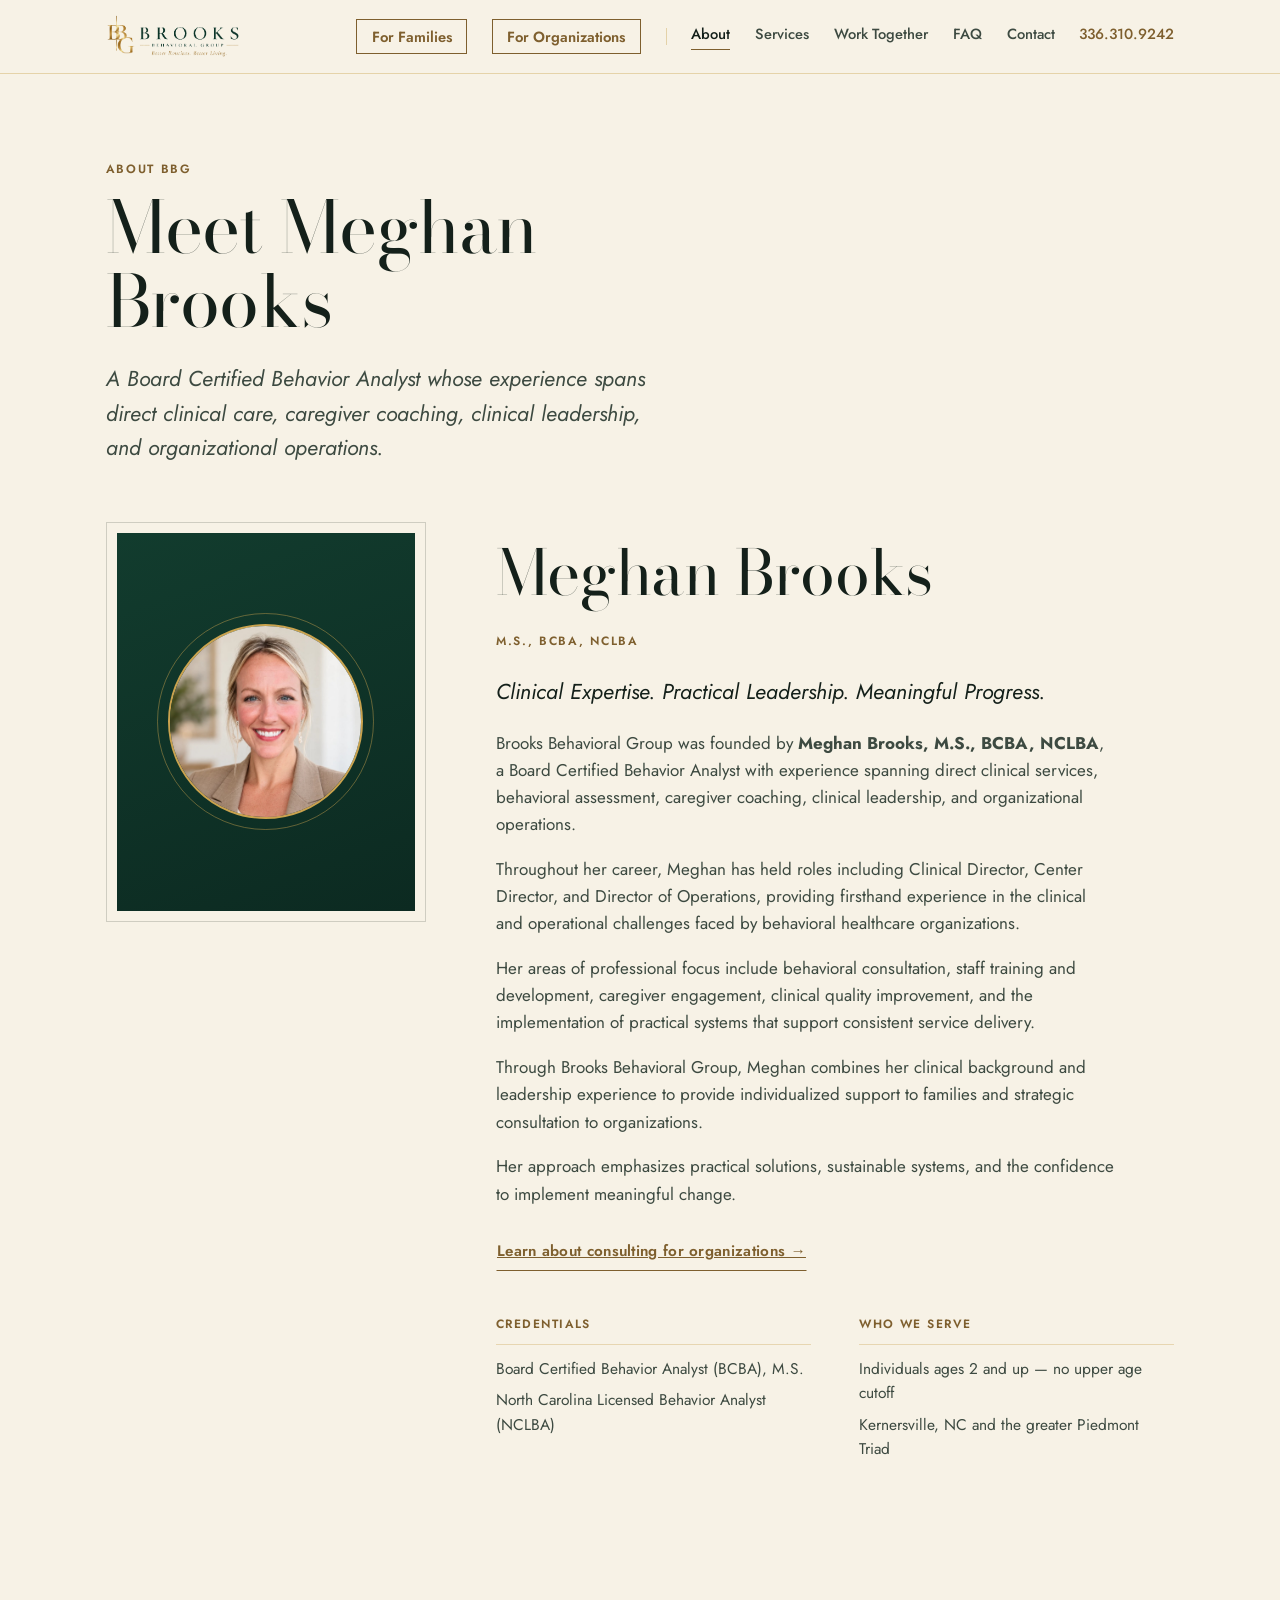
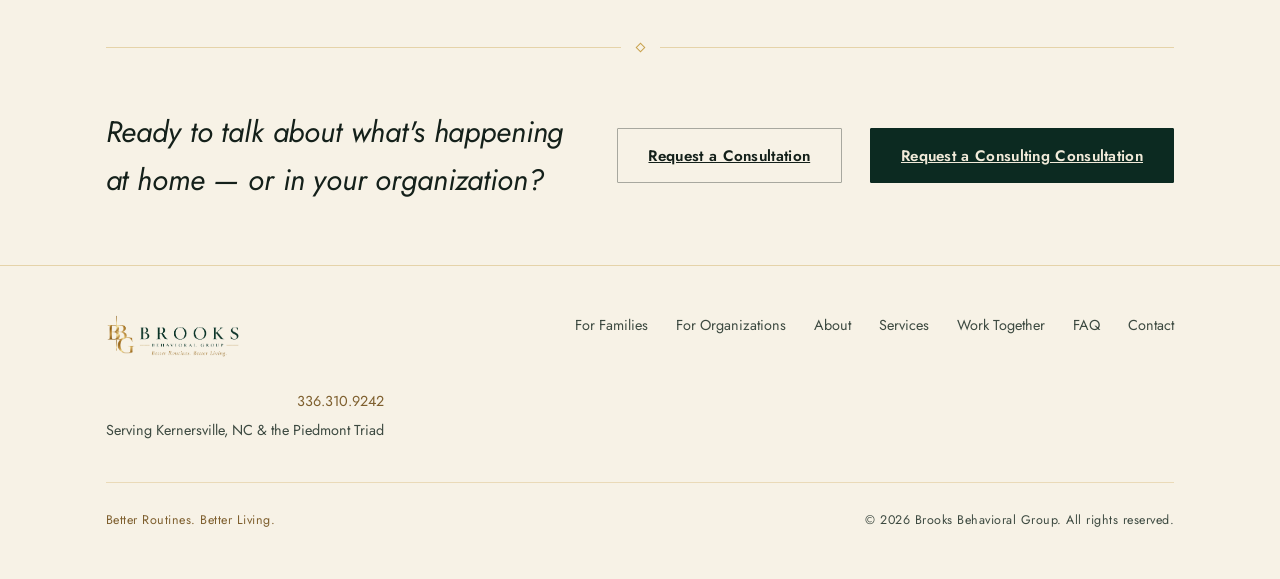
==== commit 9d2722b3: "Introduce a second service division: consulting for organizations The site previously served familie" ====
--- a/about.html
+++ b/about.html
@@ -37,6 +37,9 @@
       </button>
 
       <nav class="site-nav" id="primary-nav">
+        <a class="site-nav__pathway" href="index.html#approach">For Families</a>
+        <a class="site-nav__pathway" href="organizations.html">For Organizations</a>
+        <span class="site-nav__divider" aria-hidden="true"></span>
         <a href="about.html" aria-current="page">About</a>
         <a href="services.html">Services</a>
         <a href="together.html">Work Together</a>
@@ -52,7 +55,7 @@
       <div class="wrap">
         <p class="label" style="color: var(--gold-600);">About BBG</p>
         <h1 class="contact-hero__title display" style="margin-top: 0.75rem;">Meet Meghan Brooks</h1>
-        <p class="contact-hero__lede">Direct, in-home access to an experienced Board Certified Behavior Analyst — no waitlists, no intermediaries, just focused support for your family.</p>
+        <p class="contact-hero__lede">A Board Certified Behavior Analyst whose experience spans direct clinical care, caregiver coaching, clinical leadership, and organizational operations.</p>
       </div>
     </section>
 
@@ -72,13 +75,17 @@
           <h2 class="about__name display">Meghan Brooks</h2>
           <p class="about__credential label">M.S., BCBA, NCLBA</p>
 
-          <p class="about__dek">Strategies you understand. Confidence you carry forward.</p>
+          <p class="about__dek">Clinical Expertise. Practical Leadership. Meaningful Progress.</p>
 
           <div class="about__bio measure">
-            <p>Meghan Brooks founded Brooks Behavioral Group to give families direct access to an experienced BCBA in the place where daily challenges arise: their own home. She works alongside parents and caregivers through the routines that matter most, from morning transitions and toileting to meals and bedtime.</p>
-            <p>Each engagement begins with an understanding of the household's routines, priorities, and needs. Meghan develops practical strategies tailored to the individual and provides hands-on guidance to parents, caregivers, and household staff so they can use those strategies with confidence between visits.</p>
-            <p>Through her private-pay practice, Meghan serves families in Kernersville and the greater Piedmont Triad. Families work directly with her and receive personalized support where they need it most.</p>
+            <p>Brooks Behavioral Group was founded by <strong>Meghan Brooks, M.S., BCBA, NCLBA</strong>, a Board Certified Behavior Analyst with experience spanning direct clinical services, behavioral assessment, caregiver coaching, clinical leadership, and organizational operations.</p>
+            <p>Throughout her career, Meghan has held roles including Clinical Director, Center Director, and Director of Operations, providing firsthand experience in the clinical and operational challenges faced by behavioral healthcare organizations.</p>
+            <p>Her areas of professional focus include behavioral consultation, staff training and development, caregiver engagement, clinical quality improvement, and the implementation of practical systems that support consistent service delivery.</p>
+            <p>Through Brooks Behavioral Group, Meghan combines her clinical background and leadership experience to provide individualized support to families and strategic consultation to organizations.</p>
+            <p>Her approach emphasizes practical solutions, sustainable systems, and the confidence to implement meaningful change.</p>
           </div>
+
+          <p class="about__cross-link"><a class="btn btn--text" href="organizations.html">Learn about consulting for organizations &rarr;</a></p>
 
           <dl class="fact-list">
             <div>
@@ -107,8 +114,11 @@
           <span class="ornament-rule__mark" aria-hidden="true"></span>
         </div>
         <div class="cta-band">
-          <p class="cta-band__title display">Ready to talk about what's happening at home?</p>
-          <a class="btn btn--ghost-dark" href="contact.html">Request a Consultation</a>
+          <p class="cta-band__title display">Ready to talk about what's happening at home — or in your organization?</p>
+          <div class="hero__actions" style="margin-top: 0;">
+            <a class="btn btn--ghost-dark" href="contact.html">Request a Consultation</a>
+            <a class="btn btn--emerald" href="organizations.html#consulting-inquiry">Request a Consulting Consultation</a>
+          </div>
         </div>
       </div>
     </section>
@@ -122,6 +132,8 @@
         </a>
 
         <nav class="site-footer__nav" aria-label="Footer">
+          <a href="index.html#approach">For Families</a>
+          <a href="organizations.html">For Organizations</a>
           <a href="about.html">About</a>
           <a href="services.html">Services</a>
           <a href="together.html">Work Together</a>
--- a/css/style.css
+++ b/css/style.css
@@ -333,7 +333,7 @@
 .site-nav {
   display: flex;
   align-items: center;
-  gap: clamp(1.25rem, 1rem + 1vw, 2.25rem);
+  gap: clamp(1rem, 0.75rem + 1vw, 2.25rem);
 }
 
 .site-nav a {
@@ -369,6 +369,30 @@
   color: var(--gold-600) !important;
 }
 
+.site-nav__pathway {
+  padding: 0.4rem 0.9rem;
+  border: 1px solid var(--gold-600);
+  font-weight: 600 !important;
+  color: var(--gold-600) !important;
+  white-space: nowrap;
+}
+
+.site-nav__pathway::after {
+  display: none;
+}
+
+.site-nav__pathway:hover,
+.site-nav__pathway[aria-current="page"] {
+  background: var(--gold-600);
+  color: var(--ivory-50) !important;
+}
+
+.site-nav__divider {
+  width: 1px;
+  height: 1.1rem;
+  background: rgba(201, 162, 78, 0.4);
+}
+
 .nav-toggle {
   display: none;
   flex-direction: column;
@@ -382,7 +406,11 @@
   background: var(--ink-900);
 }
 
-@media (max-width: 780px) {
+@media (max-width: 1040px) {
+  .site-nav__divider {
+    display: none;
+  }
+
   .nav-toggle {
     display: flex;
   }
@@ -552,6 +580,11 @@
   padding-bottom: 2px;
 }
 
+.hero__actions + .hero__call {
+  display: inline-block;
+  margin-top: 1.5rem;
+}
+
 @keyframes rise-in {
   from {
     opacity: 0;
@@ -650,6 +683,15 @@
   color: var(--ink-700);
 }
 
+.about__cross-link {
+  margin-top: 1.5rem;
+}
+
+.about__cross-link .btn--text {
+  color: var(--gold-600);
+  font-weight: 600;
+}
+
 .fact-list {
   margin-top: 2.75rem;
   display: grid;
@@ -1430,6 +1472,31 @@
   line-height: 1.55;
   color: var(--ink-700);
   opacity: 0.85;
+}
+
+/* ============================================================
+   Consulting for Organizations (organizations.html) — a compact
+   3-up grid of service tiers, distinct from the family page's
+   single-column, photo-led tier cards.
+   ============================================================ */
+
+.consulting-tiers {
+  margin-top: clamp(2.5rem, 2rem + 2vw, 4rem);
+  display: grid;
+  grid-template-columns: repeat(3, minmax(0, 1fr));
+  gap: clamp(1.75rem, 1.25rem + 1.5vw, 2.5rem);
+  align-items: stretch;
+}
+
+.consulting-tiers .tier-card {
+  display: flex;
+  flex-direction: column;
+}
+
+@media (max-width: 900px) {
+  .consulting-tiers {
+    grid-template-columns: 1fr;
+  }
 }
 
 /* ============================================================
@@ -1633,82 +1700,248 @@
 }
 
 /* ============================================================
-   The BBG Experience (index.html) — a condensed preview of the
-   four-step process, styled to sit on the homepage rather than
-   the full horizontal timeline used on together.html.
-   ============================================================ */
-
-.experience__intro {
-  max-width: 40rem;
+   The BBG Approach (index.html) — an alternating, editorial-style
+   walkthrough of the four-step process, with a photo, a large
+   serif numeral, and a "the difference" callout per step.
+   ============================================================ */
+
+.approach__intro {
+  max-width: 46rem;
   padding-bottom: clamp(2rem, 1.6rem + 1.5vw, 2.75rem);
   border-bottom: 1px solid rgba(201, 162, 78, 0.4);
 }
 
-.experience__headline {
+.approach__headline {
   margin-top: 0.75rem;
   font-size: var(--step-h2);
-  color: var(--cream-text);
-}
-
-.experience-list {
-  margin-top: clamp(2.5rem, 2rem + 2vw, 3.5rem);
-  list-style: none;
-}
-
-.experience-item {
+  color: var(--ink-900);
+}
+
+.approach__lede {
+  margin-top: 1.25rem;
+  color: var(--ink-700);
+  line-height: 1.65;
+}
+
+.approach-steps {
+  margin-top: clamp(3rem, 2.5rem + 2vw, 4.5rem);
+  display: flex;
+  flex-direction: column;
+  gap: clamp(2.5rem, 2rem + 1.5vw, 3.5rem);
+}
+
+.approach-step {
   display: grid;
-  grid-template-columns: 2.75rem 1fr;
-  gap: 0 1.5rem;
-  padding-block: clamp(1.5rem, 1.25rem + 1vw, 2rem);
-  border-bottom: 1px solid rgba(239, 233, 219, 0.12);
-}
-
-.experience-item:first-child {
-  padding-top: 0;
-}
-
-.experience-item:last-child {
-  border-bottom: none;
-  padding-bottom: 0;
-}
-
-.experience-item__icon {
-  display: flex;
-  align-items: flex-start;
-  padding-top: 0.2rem;
+  grid-template-columns: minmax(0, 1fr) minmax(0, 1.3fr);
+  gap: clamp(2rem, 1.5rem + 2vw, 3.5rem);
+  align-items: center;
+}
+
+.approach-step--reverse .approach-step__media {
+  order: 2;
+}
+
+.approach-step--reverse .approach-step__content {
+  order: 1;
+}
+
+.approach-step__media img {
+  width: 100%;
+  aspect-ratio: 4 / 3.4;
+  object-fit: cover;
+}
+
+.approach-step__content {
+  display: flex;
+  gap: clamp(1.25rem, 1rem + 1vw, 2rem);
+  padding-left: clamp(1.25rem, 1rem + 1vw, 2rem);
+  border-left: 1px solid rgba(201, 162, 78, 0.35);
+}
+
+.approach-step__num {
+  flex: none;
+  font-size: clamp(2.25rem, 1.9rem + 1.5vw, 3rem);
   color: var(--gold-500);
-}
-
-.experience-item__icon svg {
-  width: 1.5rem;
-  height: 1.5rem;
-}
-
-.experience-item__title {
+  line-height: 1;
+}
+
+.approach-step__label {
+  color: var(--gold-600);
+}
+
+.approach-step__headline {
+  margin-top: 0.6rem;
+  font-family: var(--font-display);
+  font-size: clamp(1.25rem, 1.1rem + 0.6vw, 1.5rem);
+  line-height: 1.3;
+  color: var(--ink-900);
+}
+
+.approach-step__body {
+  margin-top: 0.85rem;
+  color: var(--ink-700);
+  line-height: 1.7;
+}
+
+.approach-step__difference {
+  margin-top: 1.25rem;
+  padding: 1rem 1.25rem;
+  background: var(--ivory-100);
+  border-left: 2px solid var(--gold-500);
+}
+
+.approach-step__difference-label {
+  color: var(--gold-600);
+  font-size: 0.7rem;
+}
+
+.approach-step__difference-text {
+  margin-top: 0.4rem;
+  color: var(--ink-700);
+  font-size: 0.95rem;
+  line-height: 1.6;
+}
+
+@media (max-width: 860px) {
+  .approach-step {
+    grid-template-columns: 1fr;
+  }
+
+  .approach-step--reverse .approach-step__media,
+  .approach-step--reverse .approach-step__content {
+    order: initial;
+  }
+}
+
+/* ============================================================
+   Closing strip (index.html) — sits directly below The BBG
+   Approach, on a deeper ivory tone for separation.
+   ============================================================ */
+
+.approach-close {
+  background: var(--ivory-100);
+  padding-block: clamp(3rem, 2.5rem + 2vw, 4.5rem);
+}
+
+.approach-close__grid {
+  display: grid;
+  grid-template-columns: minmax(0, 1fr) minmax(0, 1fr);
+  gap: clamp(2rem, 1.5rem + 2vw, 4rem);
+  align-items: center;
+}
+
+.approach-close__headline {
+  margin-top: 0.75rem;
+  font-size: clamp(1.75rem, 1.5rem + 1.2vw, 2.4rem);
+  color: var(--ink-900);
+}
+
+.approach-close__body p {
+  color: var(--ink-700);
+  line-height: 1.7;
+}
+
+.approach-close__body .btn {
+  margin-top: 1.5rem;
+}
+
+@media (max-width: 760px) {
+  .approach-close__grid {
+    grid-template-columns: 1fr;
+  }
+}
+
+/* ============================================================
+   Services hero band (services.html) — the page intro and the
+   lifestyle photo combined into one banner, with the photo
+   fading into the text panel instead of sitting in a separate,
+   hard-edged section below it.
+   ============================================================ */
+
+.services-hero {
+  display: grid;
+  grid-template-columns: minmax(20rem, 38%) 1fr;
+  min-height: clamp(320px, 32vw, 420px);
+  background: var(--ivory-100);
+}
+
+.services-hero__text {
+  display: flex;
+  flex-direction: column;
+  justify-content: center;
+  padding: clamp(2.5rem, 2rem + 2vw, 4rem) clamp(1.5rem, 1rem + 3vw, 4rem);
+}
+
+.services-hero__title {
+  margin-top: 0.75rem;
+  font-size: clamp(2.25rem, 1.8rem + 2vw, 3rem);
+  line-height: 1.08;
+}
+
+.services-hero__lede {
+  margin-top: 1.25rem;
   font-family: var(--font-body);
-  font-weight: 600;
-  font-size: 1.05rem;
-  letter-spacing: 0.01em;
-  color: var(--cream-text);
-}
-
-.experience-item__desc {
-  margin-top: 0.5rem;
-  color: var(--cream-text-dim);
-  max-width: 34rem;
-}
-
-.experience__cta {
-  margin-top: clamp(2.5rem, 2rem + 2vw, 3.5rem);
-}
-
-@media (max-width: 560px) {
-  .experience-item {
-    grid-template-columns: 2.25rem 1fr;
-  }
-
-  .experience-item__icon svg {
-    width: 1.3rem;
-    height: 1.3rem;
-  }
-}
+  font-style: italic;
+  font-size: var(--step-lead);
+  line-height: 1.6;
+  color: var(--ink-700);
+  max-width: 26rem;
+}
+
+.services-hero__media {
+  position: relative;
+  overflow: hidden;
+}
+
+.services-hero__media img {
+  width: 100%;
+  height: 100%;
+  object-fit: cover;
+  display: block;
+}
+
+.services-hero__media::before {
+  content: "";
+  position: absolute;
+  inset: 0;
+  width: 18%;
+  background: linear-gradient(90deg, var(--ivory-100) 0%, rgba(247, 242, 230, 0) 100%);
+}
+
+@media (max-width: 860px) {
+  .services-hero {
+    grid-template-columns: 1fr;
+  }
+
+  .services-hero__media {
+    height: 260px;
+  }
+
+  .services-hero__media::before {
+    display: none;
+  }
+}
+
+/* ============================================================
+   Scroll reveal — a subtle fade/rise as an element enters the
+   viewport, triggered once via IntersectionObserver in main.js.
+   ============================================================ */
+
+.reveal-on-scroll {
+  opacity: 0;
+  transform: translateY(40px);
+  transition: opacity 0.9s var(--ease), transform 0.9s var(--ease);
+}
+
+.reveal-on-scroll.is-visible {
+  opacity: 1;
+  transform: none;
+}
+
+@media (prefers-reduced-motion: reduce) {
+  .reveal-on-scroll {
+    opacity: 1;
+    transform: none;
+    transition: none;
+  }
+}
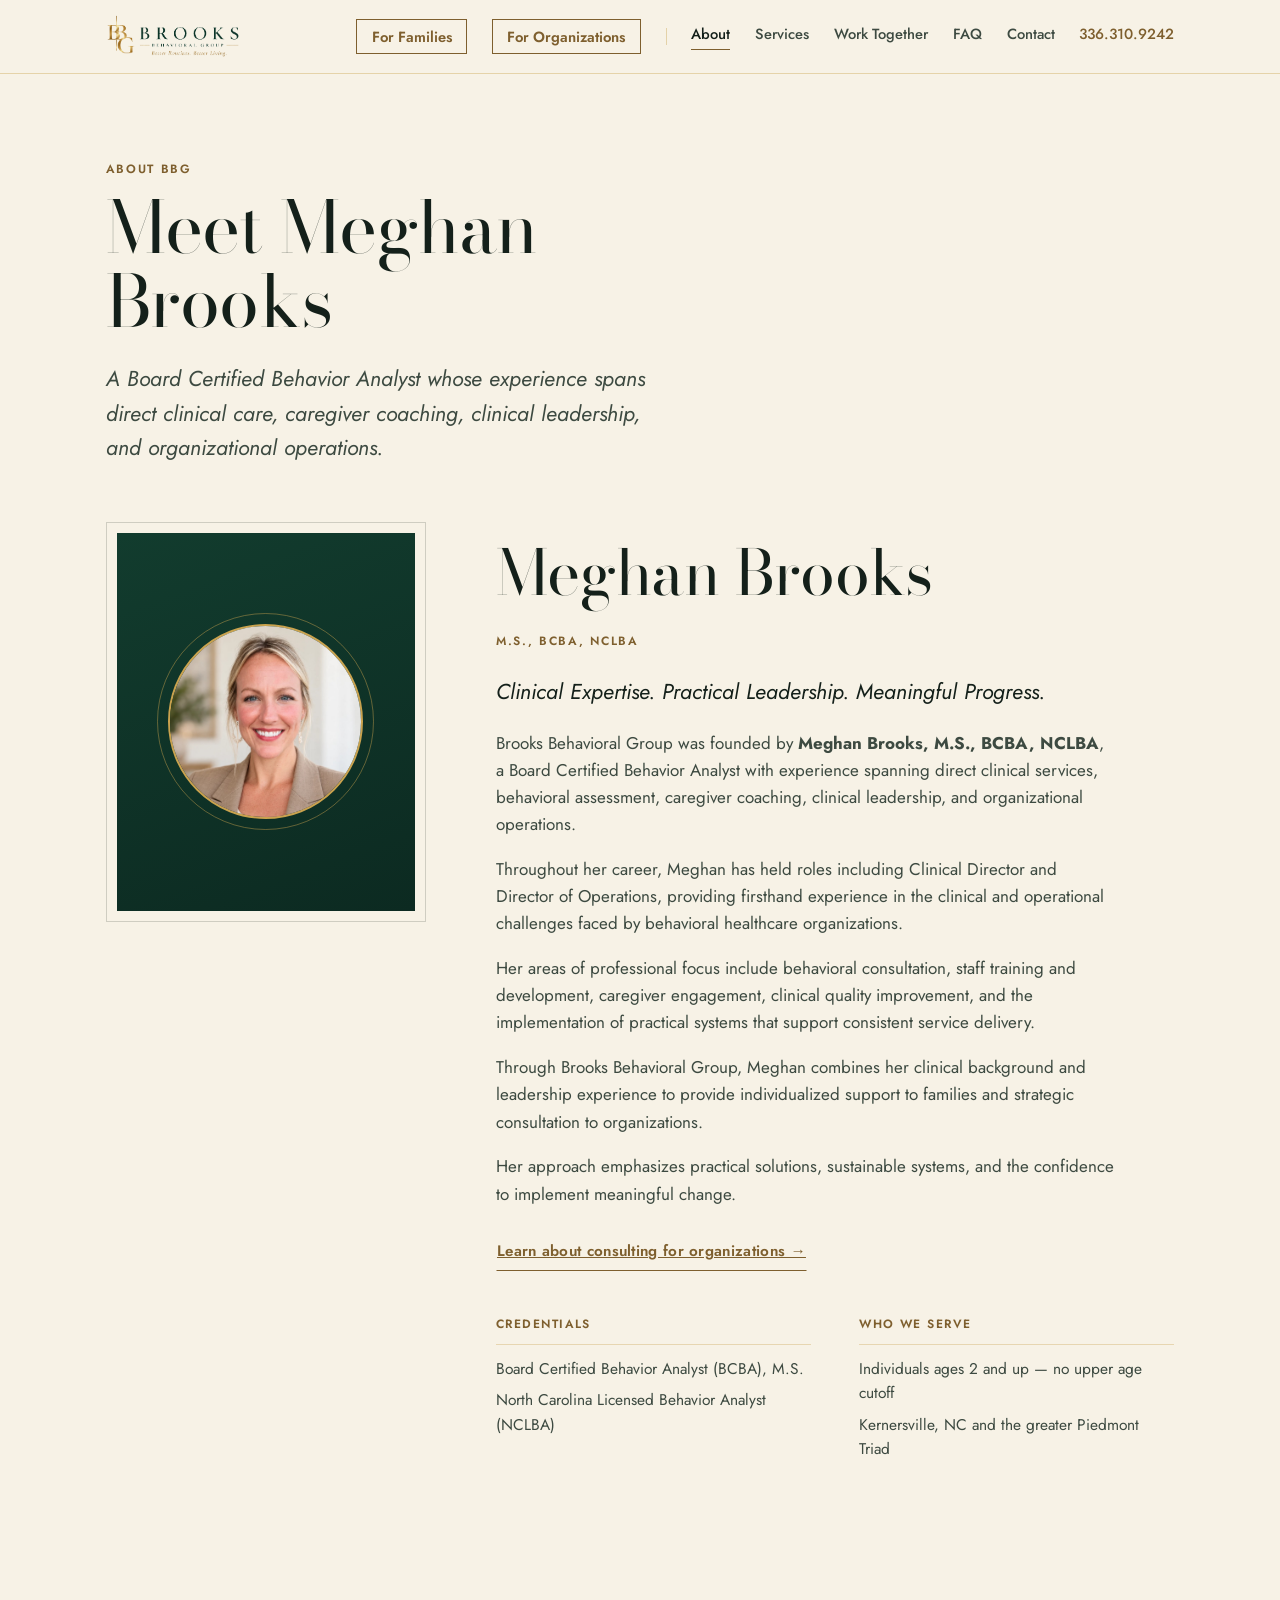
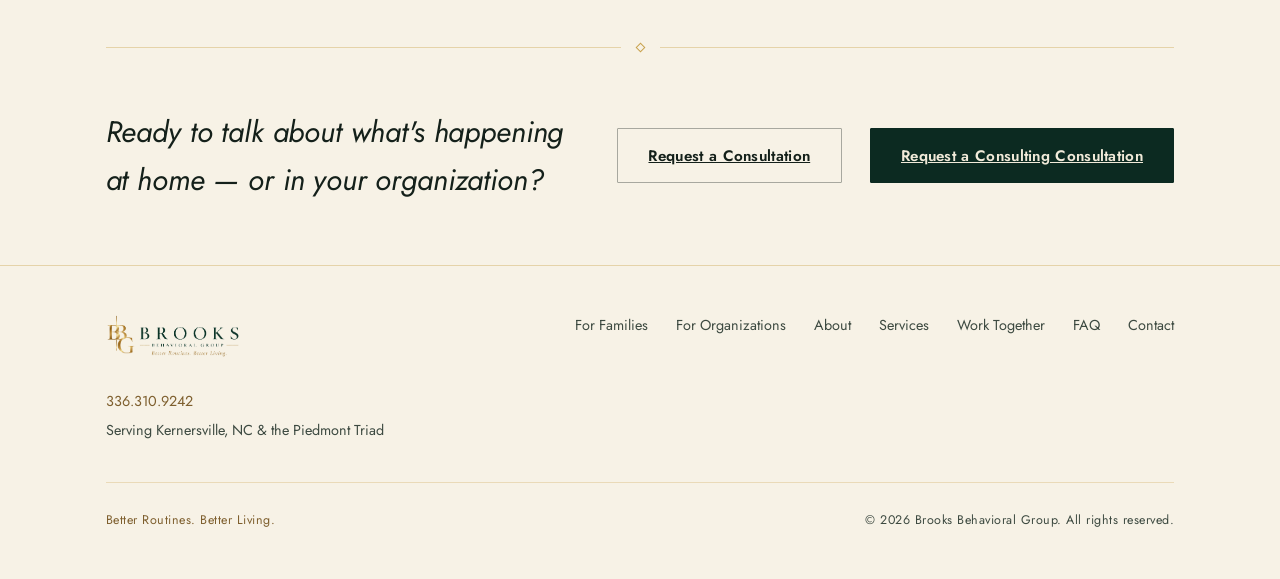
==== commit 85c8fa92: "Fix footer alignment, trim a job title, and fix a photo crop - Footer phone/address block: was right" ====
--- a/about.html
+++ b/about.html
@@ -79,7 +79,7 @@
 
           <div class="about__bio measure">
             <p>Brooks Behavioral Group was founded by <strong>Meghan Brooks, M.S., BCBA, NCLBA</strong>, a Board Certified Behavior Analyst with experience spanning direct clinical services, behavioral assessment, caregiver coaching, clinical leadership, and organizational operations.</p>
-            <p>Throughout her career, Meghan has held roles including Clinical Director, Center Director, and Director of Operations, providing firsthand experience in the clinical and operational challenges faced by behavioral healthcare organizations.</p>
+            <p>Throughout her career, Meghan has held roles including Clinical Director and Director of Operations, providing firsthand experience in the clinical and operational challenges faced by behavioral healthcare organizations.</p>
             <p>Her areas of professional focus include behavioral consultation, staff training and development, caregiver engagement, clinical quality improvement, and the implementation of practical systems that support consistent service delivery.</p>
             <p>Through Brooks Behavioral Group, Meghan combines her clinical background and leadership experience to provide individualized support to families and strategic consultation to organizations.</p>
             <p>Her approach emphasizes practical solutions, sustainable systems, and the confidence to implement meaningful change.</p>
@@ -117,7 +117,7 @@
           <p class="cta-band__title display">Ready to talk about what's happening at home — or in your organization?</p>
           <div class="hero__actions" style="margin-top: 0;">
             <a class="btn btn--ghost-dark" href="contact.html">Request a Consultation</a>
-            <a class="btn btn--emerald" href="organizations.html#consulting-inquiry">Request a Consulting Consultation</a>
+            <a class="btn btn--emerald" href="organizations.html#consulting-inquiry" data-reveal="consulting-inquiry">Request a Consulting Consultation</a>
           </div>
         </div>
       </div>
--- a/css/style.css
+++ b/css/style.css
@@ -1022,18 +1022,12 @@
   display: flex;
   flex-direction: column;
   gap: 0.35rem;
-  text-align: right;
+  text-align: left;
 }
 
 .site-footer__contact a {
   text-decoration: none;
   color: var(--gold-600);
-}
-
-@media (max-width: 600px) {
-  .site-footer__contact {
-    text-align: left;
-  }
 }
 
 .site-footer__bottom {
@@ -1592,6 +1586,7 @@
   width: 100%;
   height: 100%;
   object-fit: cover;
+  object-position: 21% 50%;
 }
 
 .private-pay__highlights {
